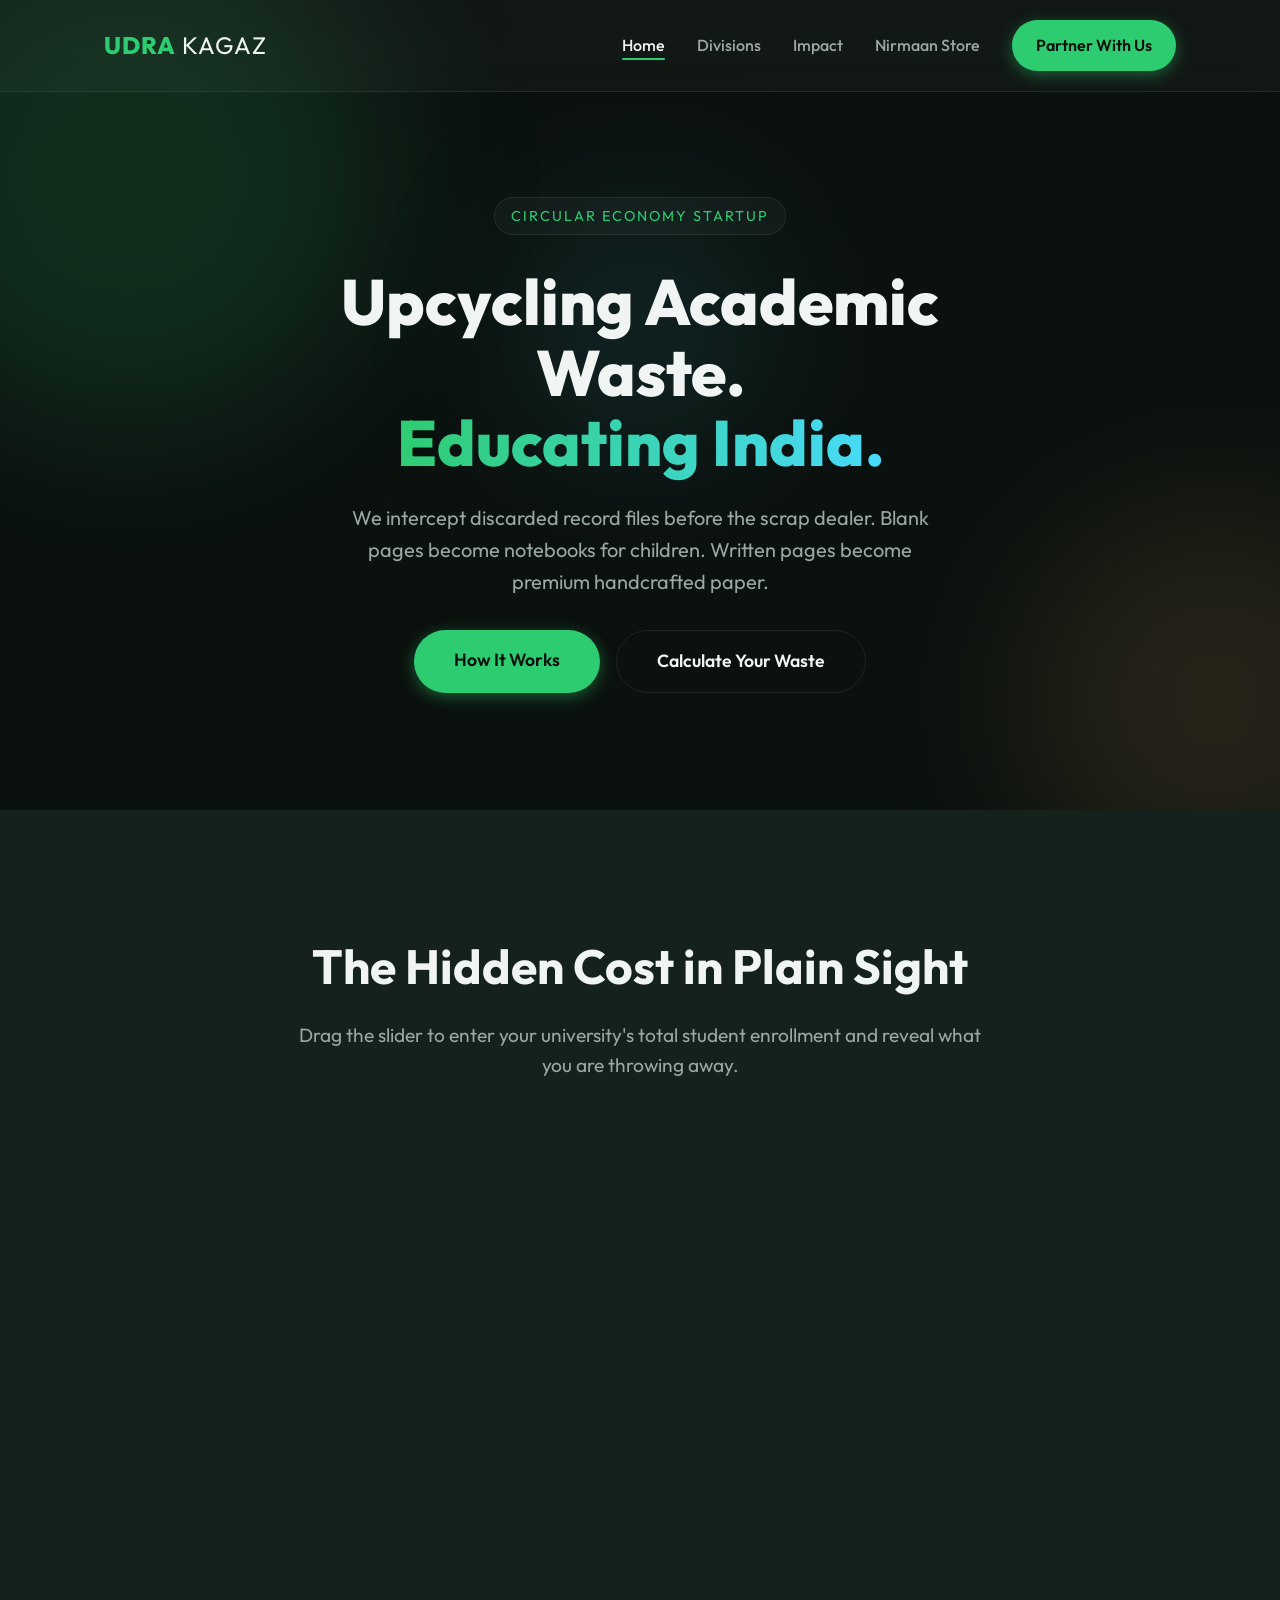
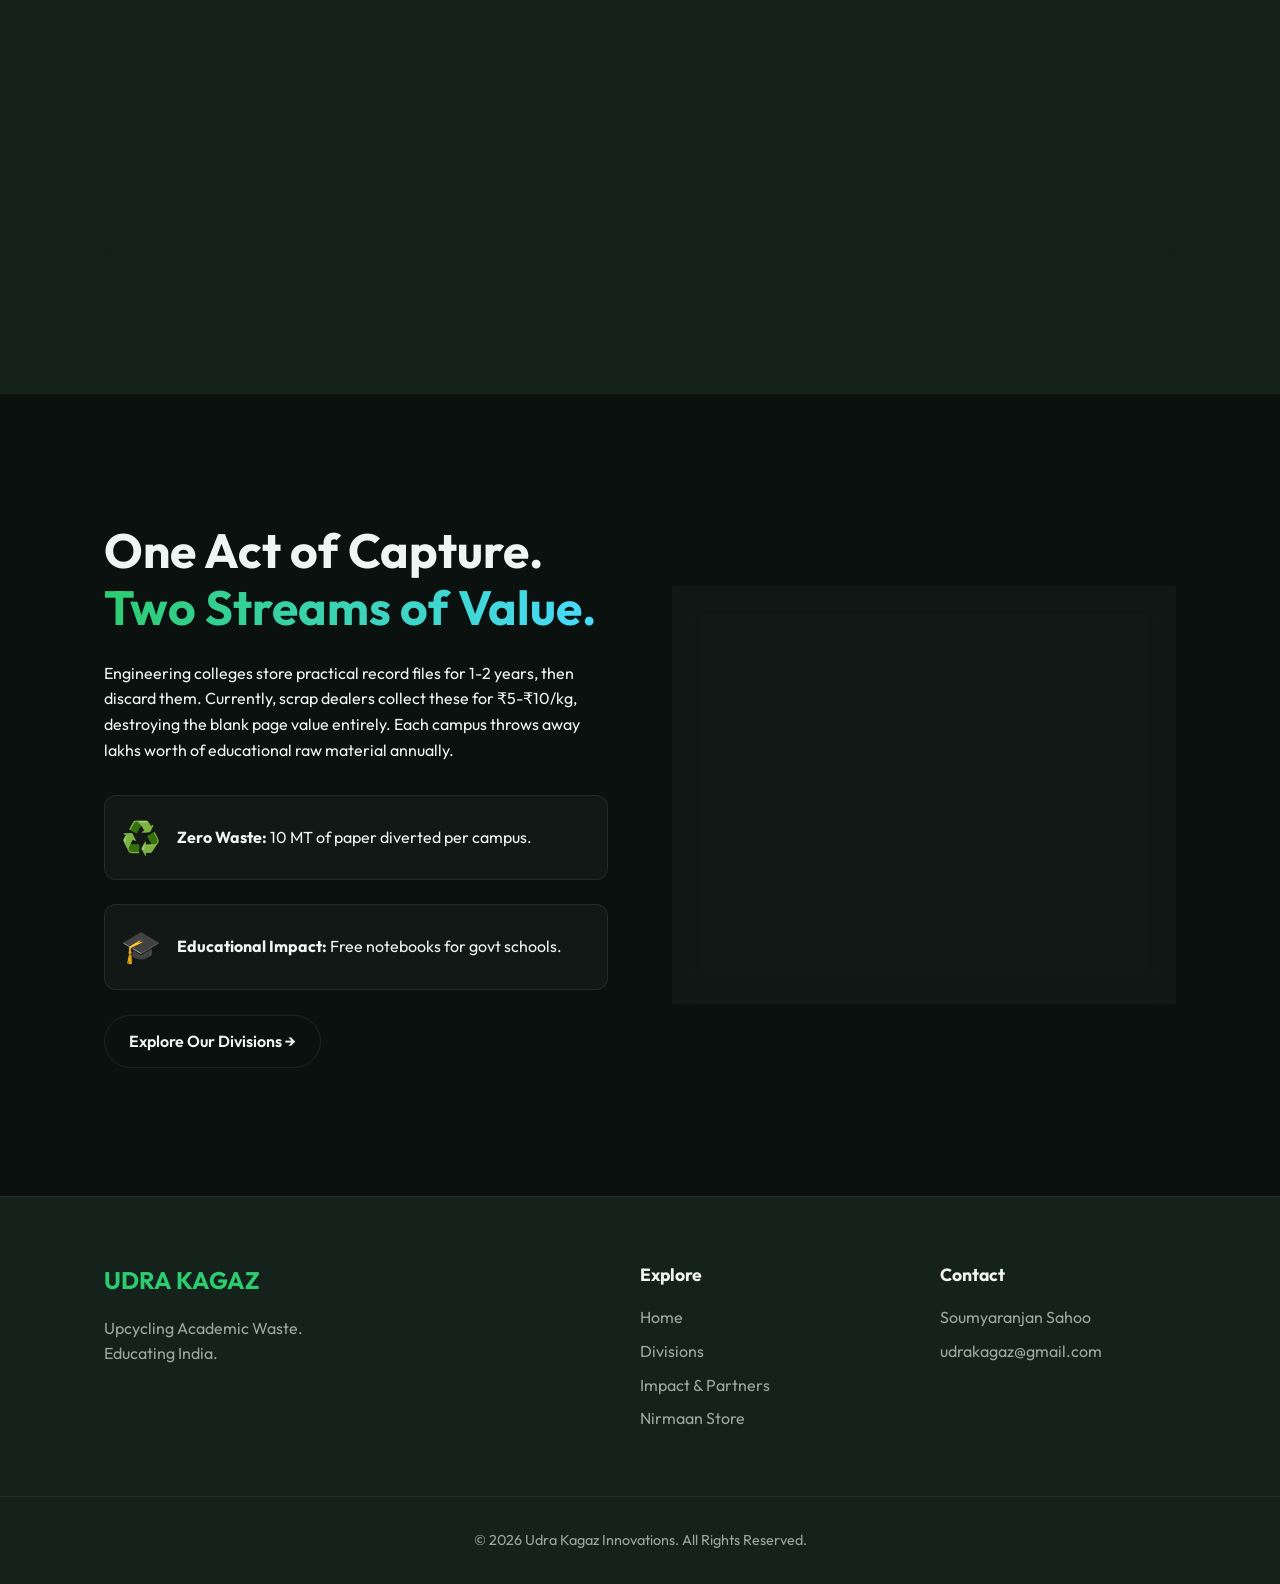
==== index.html @ 72c2d4d4 "Initial commit of Udra Kagaz Web App" ====
<!DOCTYPE html>
<html lang="en">
<head>
    <meta charset="UTF-8">
    <meta name="viewport" content="width=device-width, initial-scale=1.0">
    <title>Udra Kagaz Innovations | Upcycling Academic Waste</title>
    <meta name="description" content="Upcycling academic waste. Educating India. Empowering communities through a circular economy.">
    <!-- Google Fonts: Outfit for modern, geometric look -->
    <link rel="preconnect" href="https://fonts.googleapis.com">
    <link rel="preconnect" href="https://fonts.gstatic.com" crossorigin>
    <link href="https://fonts.googleapis.com/css2?family=Outfit:wght@300;400;500;600;700;800&display=swap" rel="stylesheet">
    <link rel="stylesheet" href="style.css">
</head>
<body>

    <!-- NAVIGATION -->
    <nav class="navbar glass">
        <div class="nav-container">
            <a href="index.html" class="logo">
                <span class="logo-bold">UDRA</span> KAGAZ
            </a>
            <ul class="nav-links">
                <li><a href="index.html" class="active">Home</a></li>
                <li><a href="divisions.html">Divisions</a></li>
                <li><a href="impact.html">Impact</a></li>
                <li><a href="store.html">Nirmaan Store</a></li>
                <li><a href="impact.html#partner" class="btn btn-primary">Partner With Us</a></li>
            </ul>
        </div>
    </nav>

    <!-- HERO SECTION -->
    <header class="hero" id="home">
        <div class="hero-bg-shapes">
            <div class="shape shape-1"></div>
            <div class="shape shape-2"></div>
            <div class="shape shape-3"></div>
        </div>
        <div class="hero-content">
            <div class="badge fade-up">Circular Economy Startup</div>
            <h1 class="fade-up delay-1">Upcycling Academic Waste.<br><span class="text-gradient">Educating India.</span></h1>
            <p class="hero-subtitle fade-up delay-2">We intercept discarded record files before the scrap dealer. Blank pages become notebooks for children. Written pages become premium handcrafted paper.</p>
            <div class="hero-buttons fade-up delay-3">
                <a href="divisions.html" class="btn btn-primary btn-large">How It Works</a>
                <a href="#calculator" class="btn btn-secondary btn-large">Calculate Your Waste</a>
            </div>
        </div>
    </header>

    <!-- INTERACTIVE WASTE CALCULATOR -->
    <section class="section dark-section" id="calculator">
        <div class="container">
            <div class="text-center fade-up">
                <h2>The Hidden Cost in Plain Sight</h2>
                <p class="subtitle">Drag the slider to enter your university's total student enrollment and reveal what you are throwing away.</p>
            </div>
            
            <div class="calculator-glass glass fade-up delay-1">
                <div class="calc-top">
                    <h3>Total Engineering Students</h3>
                    <div class="slider-container">
                        <input type="range" id="studentSlider" min="500" max="15000" value="4000" class="slider" step="500">
                        <div class="slider-value" id="sliderValue">4,000 Students</div>
                    </div>
                </div>
                
                <div class="calc-results-grid">
                    <div class="calc-box">
                        <div class="calc-icon">📄</div>
                        <h4>Blank Pages Wasted/Yr</h4>
                        <div class="calc-number" id="calcPages">600,000</div>
                    </div>
                    <div class="calc-box">
                        <div class="calc-icon">📉</div>
                        <h4>Value Lost to Scrap/Yr</h4>
                        <div class="calc-number text-gradient-alt" id="calcValue">₹ 2,00,000</div>
                    </div>
                    <div class="calc-box">
                        <div class="calc-icon">🌳</div>
                        <h4>Trees Equivalent/Yr</h4>
                        <div class="calc-number text-gradient" id="calcTrees">240</div>
                    </div>
                </div>
                
                <div class="calc-footer text-center mt-3">
                    <p>Instead of receiving ₹5/kg from scrap dealers, partner with UKI. We turn this waste into <strong><span id="calcNotebooks">6,000</span> donated notebooks</strong> in your university's name.</p>
                    <a href="impact.html#partner" class="btn btn-primary mt-2">Become a Partner Campus</a>
                </div>
            </div>
        </div>
    </section>

    <!-- MISSION SECTION -->
    <section class="section" id="mission">
        <div class="container section-grid">
            <div class="section-text fade-in-left">
                <h2>One Act of Capture.<br><span class="text-gradient">Two Streams of Value.</span></h2>
                <p>Engineering colleges store practical record files for 1-2 years, then discard them. Currently, scrap dealers collect these for ₹5-₹10/kg, destroying the blank page value entirely. Each campus throws away lakhs worth of educational raw material annually.</p>
                <div class="mission-bullets">
                    <div class="bullet">
                        <div class="bullet-icon">♻️</div>
                        <div class="bullet-text"><strong>Zero Waste:</strong> 10 MT of paper diverted per campus.</div>
                    </div>
                    <div class="bullet">
                        <div class="bullet-icon">🎓</div>
                        <div class="bullet-text"><strong>Educational Impact:</strong> Free notebooks for govt schools.</div>
                    </div>
                </div>
                <br>
                <a href="divisions.html" class="btn btn-secondary">Explore Our Divisions →</a>
            </div>
            <div class="section-image fade-in-right glass padding-large">
                <div class="cycle-graphic">
                    <div class="cycle-step step-1">Files Collected</div>
                    <div class="cycle-arrow">➔</div>
                    <div class="cycle-step step-2 highlight">Blank & Written Separated</div>
                    <div class="cycle-arrow">➔</div>
                    <div class="cycle-branch">
                        <div class="branch-top">PUNARJEEVAN (Reuse)</div>
                        <div class="branch-bottom">NIRMAAN (Recycle)</div>
                    </div>
                </div>
            </div>
        </div>
    </section>

    <!-- FOOTER -->
    <footer class="site-footer">
        <div class="container footer-grid">
            <div class="footer-brand">
                <h3>UDRA KAGAZ</h3>
                <p>Upcycling Academic Waste.<br>Educating India.</p>
            </div>
            <div class="footer-links">
                <h4>Explore</h4>
                <ul>
                    <li><a href="index.html">Home</a></li>
                    <li><a href="divisions.html">Divisions</a></li>
                    <li><a href="impact.html">Impact & Partners</a></li>
                    <li><a href="store.html">Nirmaan Store</a></li>
                </ul>
            </div>
            <div class="footer-contact">
                <h4>Contact</h4>
                <p>Soumyaranjan Sahoo</p>
                <p>udrakagaz@gmail.com</p>
            </div>
        </div>
        <div class="footer-bottom text-center">
            <p>© 2026 Udra Kagaz Innovations. All Rights Reserved.</p>
        </div>
    </footer>

    <script src="app.js"></script>
</body>
</html>
---- style.css ----
:root {
    /* Color Palette */
    --primary-bg: #0b110e;
    --secondary-bg: #15221b;
    --text-main: #f0f4f2;
    --text-muted: #9aa8a1;
    
    /* Branding Colors */
    --accent-green: #2ecc71;
    --accent-green-glow: rgba(46, 204, 113, 0.4);
    --accent-brown: #c48b59;
    --accent-brown-glow: rgba(196, 139, 89, 0.4);
    
    /* Glassmorphism */
    --glass-bg: rgba(255, 255, 255, 0.03);
    --glass-border: rgba(255, 255, 255, 0.08);
    
    /* Layout */
    --container-width: 1200px;
}

* {
    margin: 0;
    padding: 0;
    box-sizing: border-box;
}

body {
    font-family: 'Outfit', sans-serif;
    background-color: var(--primary-bg);
    color: var(--text-main);
    line-height: 1.6;
    overflow-x: hidden;
    display: flex;
    flex-direction: column;
    min-height: 100vh;
}

a {
    text-decoration: none;
    color: inherit;
}

ul {
    list-style: none;
}

.mt-2 { margin-top: 1rem; }
.mt-3 { margin-top: 2rem; }
.mt-4 { margin-top: 4rem; }

/* Utilities */
.container {
    max-width: var(--container-width);
    margin: 0 auto;
    padding: 0 5%;
}

.text-center { text-align: center; }
.padding-large { padding: 3rem; }

.glass {
    background: var(--glass-bg);
    backdrop-filter: blur(16px);
    -webkit-backdrop-filter: blur(16px);
    border: 1px solid var(--glass-border);
    border-radius: 16px;
}

.text-gradient {
    background: linear-gradient(90deg, #2ecc71, #48dbfb);
    -webkit-background-clip: text;
    -webkit-text-fill-color: transparent;
}

.text-gradient-alt {
    background: linear-gradient(90deg, #f3a683, #c48b59);
    -webkit-background-clip: text;
    -webkit-text-fill-color: transparent;
}

/* Base Buttons */
.btn {
    display: inline-block;
    padding: 0.8rem 1.5rem;
    border-radius: 50px;
    font-weight: 600;
    transition: all 0.3s ease;
    cursor: pointer;
    border: none;
    font-family: inherit;
    font-size: 1rem;
}

.btn-primary {
    background: var(--accent-green);
    color: #0b110e;
    box-shadow: 0 4px 15px var(--accent-green-glow);
}

.btn-primary:hover {
    background: #27ae60;
    box-shadow: 0 6px 20px rgba(46, 204, 113, 0.6);
    transform: translateY(-2px);
}

.btn-secondary {
    background: transparent;
    color: var(--text-main);
    border: 1px solid var(--glass-border);
}

.btn-secondary:hover {
    background: rgba(255,255,255,0.05);
    border-color: rgba(255,255,255,0.2);
}

.btn-large {
    padding: 1rem 2.5rem;
    font-size: 1.1rem;
}

.hero-buttons {
    display: flex;
    gap: 1rem;
    justify-content: center;
    margin-top: 2rem;
}

/* Navigation */
.navbar {
    position: fixed;
    top: 0;
    width: 100%;
    z-index: 1000;
    padding: 1.25rem 0;
    border-top: none;
    border-left: none;
    border-right: none;
    border-radius: 0;
    transition: background 0.3s, box-shadow 0.3s;
}

.nav-container {
    max-width: var(--container-width);
    margin: 0 auto;
    padding: 0 5%;
    display: flex;
    justify-content: space-between;
    align-items: center;
}

.logo {
    font-size: 1.5rem;
    letter-spacing: 1px;
}

.logo-bold {
    font-weight: 800;
    color: var(--accent-green);
}

.nav-links {
    display: flex;
    gap: 2rem;
    align-items: center;
}

.nav-links a:not(.btn) {
    font-weight: 500;
    color: var(--text-muted);
    transition: color 0.3s;
    position: relative;
}

.nav-links a:not(.btn):hover, .nav-links a.active {
    color: var(--text-main);
}

.nav-links a.active::after {
    content: '';
    position: absolute;
    bottom: -5px;
    left: 0;
    width: 100%;
    height: 2px;
    background: var(--accent-green);
    border-radius: 2px;
}

/* Hero Section */
.hero {
    position: relative;
    min-height: 90vh; /* Shorter for mutlipage layout */
    display: flex;
    align-items: center;
    justify-content: center;
    padding-top: 80px;
    overflow: hidden;
}

.hero-bg-shapes {
    position: absolute;
    top: 0;
    left: 0;
    width: 100%;
    height: 100%;
    z-index: -1;
}

.shape {
    position: absolute;
    border-radius: 50%;
    filter: blur(80px);
}

.shape-1 {
    top: -10%;
    left: -10%;
    width: 40vw;
    height: 40vw;
    background: rgba(46, 204, 113, 0.15);
    animation: float 20s infinite alternate;
}

.shape-2 {
    bottom: -10%;
    right: -10%;
    width: 30vw;
    height: 30vw;
    background: rgba(196, 139, 89, 0.15);
    animation: float 25s infinite alternate-reverse;
}

.shape-3 {
    top: 40%;
    left: 50%;
    width: 20vw;
    height: 20vw;
    background: rgba(72, 219, 251, 0.1);
    transform: translate(-50%, -50%);
}

@keyframes float {
    0% { transform: translate(0, 0); }
    100% { transform: translate(5%, 5%); }
}

.hero-content {
    text-align: center;
    max-width: 800px;
    z-index: 1;
}

.badge {
    display: inline-block;
    padding: 0.4rem 1rem;
    border-radius: 50px;
    border: 1px solid var(--glass-border);
    background: var(--glass-bg);
    color: var(--accent-green);
    font-size: 0.9rem;
    text-transform: uppercase;
    letter-spacing: 2px;
    margin-bottom: 2rem;
}

.hero h1 {
    font-size: 4rem;
    line-height: 1.1;
    margin-bottom: 1.5rem;
    font-weight: 800;
}

.hero-subtitle {
    font-size: 1.25rem;
    color: var(--text-muted);
    margin-bottom: 2rem;
    max-width: 600px;
    margin-inline: auto;
}

/* Calculator Section (NEW) */
.calculator-glass {
    padding: 3rem;
    margin-top: 3rem;
    border: 1px solid var(--accent-green-glow);
    background: radial-gradient(circle at center, rgba(46, 204, 113, 0.05) 0%, var(--primary-bg) 100%);
}

.calc-top {
    text-align: center;
    margin-bottom: 3rem;
}

.calc-top h3 {
    color: var(--text-muted);
    font-size: 1.2rem;
    margin-bottom: 1rem;
}

.slider-container {
    max-width: 600px;
    margin: 0 auto;
}

.slider {
    -webkit-appearance: none;
    width: 100%;
    height: 8px;
    border-radius: 4px;
    background: var(--glass-border);
    outline: none;
    margin-bottom: 1.5rem;
}

.slider::-webkit-slider-thumb {
    -webkit-appearance: none;
    appearance: none;
    width: 24px;
    height: 24px;
    border-radius: 50%;
    background: var(--accent-green);
    cursor: pointer;
    box-shadow: 0 0 15px var(--accent-green-glow);
}

.slider-value {
    font-size: 2rem;
    font-weight: 700;
    color: var(--text-main);
}

.calc-results-grid {
    display: grid;
    grid-template-columns: repeat(3, 1fr);
    gap: 2rem;
}

.calc-box {
    background: rgba(0,0,0,0.2);
    padding: 2rem;
    border-radius: 12px;
    text-align: center;
    border: 1px solid var(--glass-border);
}

.calc-icon {
    font-size: 2.5rem;
    margin-bottom: 1rem;
}

.calc-box h4 {
    color: var(--text-muted);
    font-size: 1rem;
    margin-bottom: 0.5rem;
}

.calc-number {
    font-size: 2.5rem;
    font-weight: 800;
}

.calc-footer {
    border-top: 1px solid var(--glass-border);
    padding-top: 2rem;
    margin-top: 3rem;
    font-size: 1.1rem;
}

.calc-footer strong {
    color: var(--text-main);
    font-size: 1.2rem;
}

/* Sections */
.section {
    padding: 8rem 0;
}

.dark-section {
    background: var(--secondary-bg);
}

.section h2 {
    font-size: 3rem;
    margin-bottom: 1.5rem;
    line-height: 1.2;
}

.subtitle {
    color: var(--text-muted);
    font-size: 1.2rem;
    margin-bottom: 2rem;
    max-width: 700px;
    margin-inline: auto;
}

.section-grid {
    display: grid;
    grid-template-columns: 1fr 1fr;
    gap: 4rem;
    align-items: center;
}

.mission-bullets {
    margin-top: 2rem;
    display: flex;
    flex-direction: column;
    gap: 1.5rem;
}

.bullet {
    display: flex;
    align-items: center;
    gap: 1rem;
    background: var(--glass-bg);
    padding: 1rem;
    border-radius: 12px;
    border: 1px solid var(--glass-border);
}

.bullet-icon {
    font-size: 2rem;
}

/* Division Cards */
.cards-grid {
    display: grid;
    grid-template-columns: 1fr 1fr;
    gap: 3rem;
}

.division-card {
    background: var(--primary-bg);
    padding: 3rem;
    border-radius: 24px;
    border: 1px solid var(--glass-border);
    transition: transform 0.4s ease, box-shadow 0.4s ease;
    text-align: left;
    position: relative;
    overflow: hidden;
}

.division-card::before {
    content: '';
    position: absolute;
    top: 0;
    left: 0;
    width: 100%;
    height: 4px;
}

.card-green::before { background: var(--accent-green); }
.card-brown::before { background: var(--accent-brown); }

.division-card:hover {
    transform: translateY(-10px);
}

.card-green:hover { box-shadow: 0 10px 40px rgba(46, 204, 113, 0.1); }
.card-brown:hover { box-shadow: 0 10px 40px rgba(196, 139, 89, 0.1); }

.card-icon {
    font-size: 3.5rem;
    margin-bottom: 1rem;
}

.division-card h3 {
    font-size: 2rem;
    margin-bottom: 0.2rem;
}

.card-green h3 { color: var(--accent-green); }
.card-brown h3 { color: var(--accent-brown); }

.division-card h4 {
    color: var(--text-muted);
    font-weight: 500;
    margin-bottom: 1.5rem;
}

.card-features {
    margin-top: 2rem;
    display: flex;
    flex-direction: column;
    gap: 0.8rem;
}

.card-features li {
    padding-left: 1.5rem;
    position: relative;
    color: #c1ccc6;
}

.card-green .card-features li::before, .card-brown .card-features li::before {
    content: '→';
    position: absolute;
    left: 0;
}

.card-green .card-features li::before { color: var(--accent-green); }
.card-brown .card-features li::before { color: var(--accent-brown); }

/* Impact Section */
.impact-grid {
    display: grid;
    grid-template-columns: repeat(4, 1fr);
    gap: 2rem;
    margin-top: 4rem;
}

.impact-item {
    text-align: center;
    padding: 2.5rem 1rem;
    transition: transform 0.3s ease;
}

.impact-item:hover {
    transform: translateY(-5px);
    background: rgba(255, 255, 255, 0.05);
}

.impact-number {
    font-size: 4rem;
    font-weight: 800;
    color: white;
    margin-bottom: 1rem;
    line-height: 1;
}

.impact-label {
    color: var(--text-muted);
    font-size: 1rem;
}

/* Products/Store Grid */
.product-grid {
    display: grid;
    grid-template-columns: repeat(3, 1fr);
    gap: 2.5rem;
}

.product-card {
    transition: transform 0.3s;
    overflow: hidden;
}

.product-card:hover {
    transform: translateY(-10px);
}

/* Standardized Footer */
.site-footer {
    background: var(--secondary-bg);
    border-top: 1px solid var(--glass-border);
    padding: 4rem 0 2rem;
    margin-top: auto;
}

.footer-grid {
    display: grid;
    grid-template-columns: 2fr 1fr 1fr;
    gap: 4rem;
    margin-bottom: 4rem;
}

.footer-brand h3 {
    font-size: 1.5rem;
    color: var(--accent-green);
    margin-bottom: 1rem;
}

.footer-brand p {
    color: var(--text-muted);
}

.footer-links h4, .footer-contact h4 {
    font-size: 1.1rem;
    margin-bottom: 1rem;
    color: var(--text-main);
}

.footer-links ul {
    display: flex;
    flex-direction: column;
    gap: 0.5rem;
}

.footer-links a {
    color: var(--text-muted);
    transition: color 0.3s;
}

.footer-links a:hover {
    color: var(--accent-green);
}

.footer-contact p {
    color: var(--text-muted);
    margin-bottom: 0.5rem;
}

.footer-bottom {
    border-top: 1px solid rgba(255,255,255,0.05);
    padding-top: 2rem;
    color: var(--text-muted);
    font-size: 0.9rem;
}

/* Animations */
.fade-up {
    opacity: 0;
    transform: translateY(30px);
    transition: opacity 0.8s ease, transform 0.8s ease;
}

.fade-in-left {
    opacity: 0;
    transform: translateX(-50px);
    transition: opacity 0.8s ease, transform 0.8s ease;
}

.fade-in-right {
    opacity: 0;
    transform: translateX(50px);
    transition: opacity 0.8s ease, transform 0.8s ease;
}

.is-visible {
    opacity: 1;
    transform: translate(0) !important;
}

.delay-1 { transition-delay: 0.2s; }
.delay-2 { transition-delay: 0.4s; }
.delay-3 { transition-delay: 0.6s; }
.delay-4 { transition-delay: 0.8s; }

/* Cycle Graphic */
.cycle-graphic {
    display: flex;
    flex-direction: column;
    align-items: center;
    gap: 1rem;
    font-weight: 600;
}

.cycle-step {
    padding: 1rem 2rem;
    border-radius: 50px;
    background: rgba(255,255,255,0.05);
    border: 1px solid rgba(255,255,255,0.1);
    min-width: 250px;
    text-align: center;
}

.cycle-step.highlight {
    background: var(--accent-green-glow);
    border-color: var(--accent-green);
}

.cycle-branch {
    display: flex;
    gap: 1rem;
    width: 100%;
}

.branch-top, .branch-bottom {
    flex: 1;
    padding: 1rem;
    border-radius: 12px;
    text-align: center;
}

.branch-top {
    background: rgba(46, 204, 113, 0.1);
    border: 1px dashed var(--accent-green);
}

.branch-bottom {
    background: rgba(196, 139, 89, 0.1);
    border: 1px dashed var(--accent-brown);
}

/* Responsive */
@media (max-width: 992px) {
    .section-grid { grid-template-columns: 1fr; }
    .hero h1 { font-size: 3rem; }
    .hero-buttons { flex-direction: column; }
    .cards-grid, .calc-results-grid { grid-template-columns: 1fr; }
    .impact-grid { grid-template-columns: 1fr 1fr; }
    .footer-grid, .product-grid { grid-template-columns: 1fr; gap: 2rem; }
}

@media (max-width: 768px) {
    nav .nav-links { display: none; }
    .impact-grid { grid-template-columns: 1fr; }
}
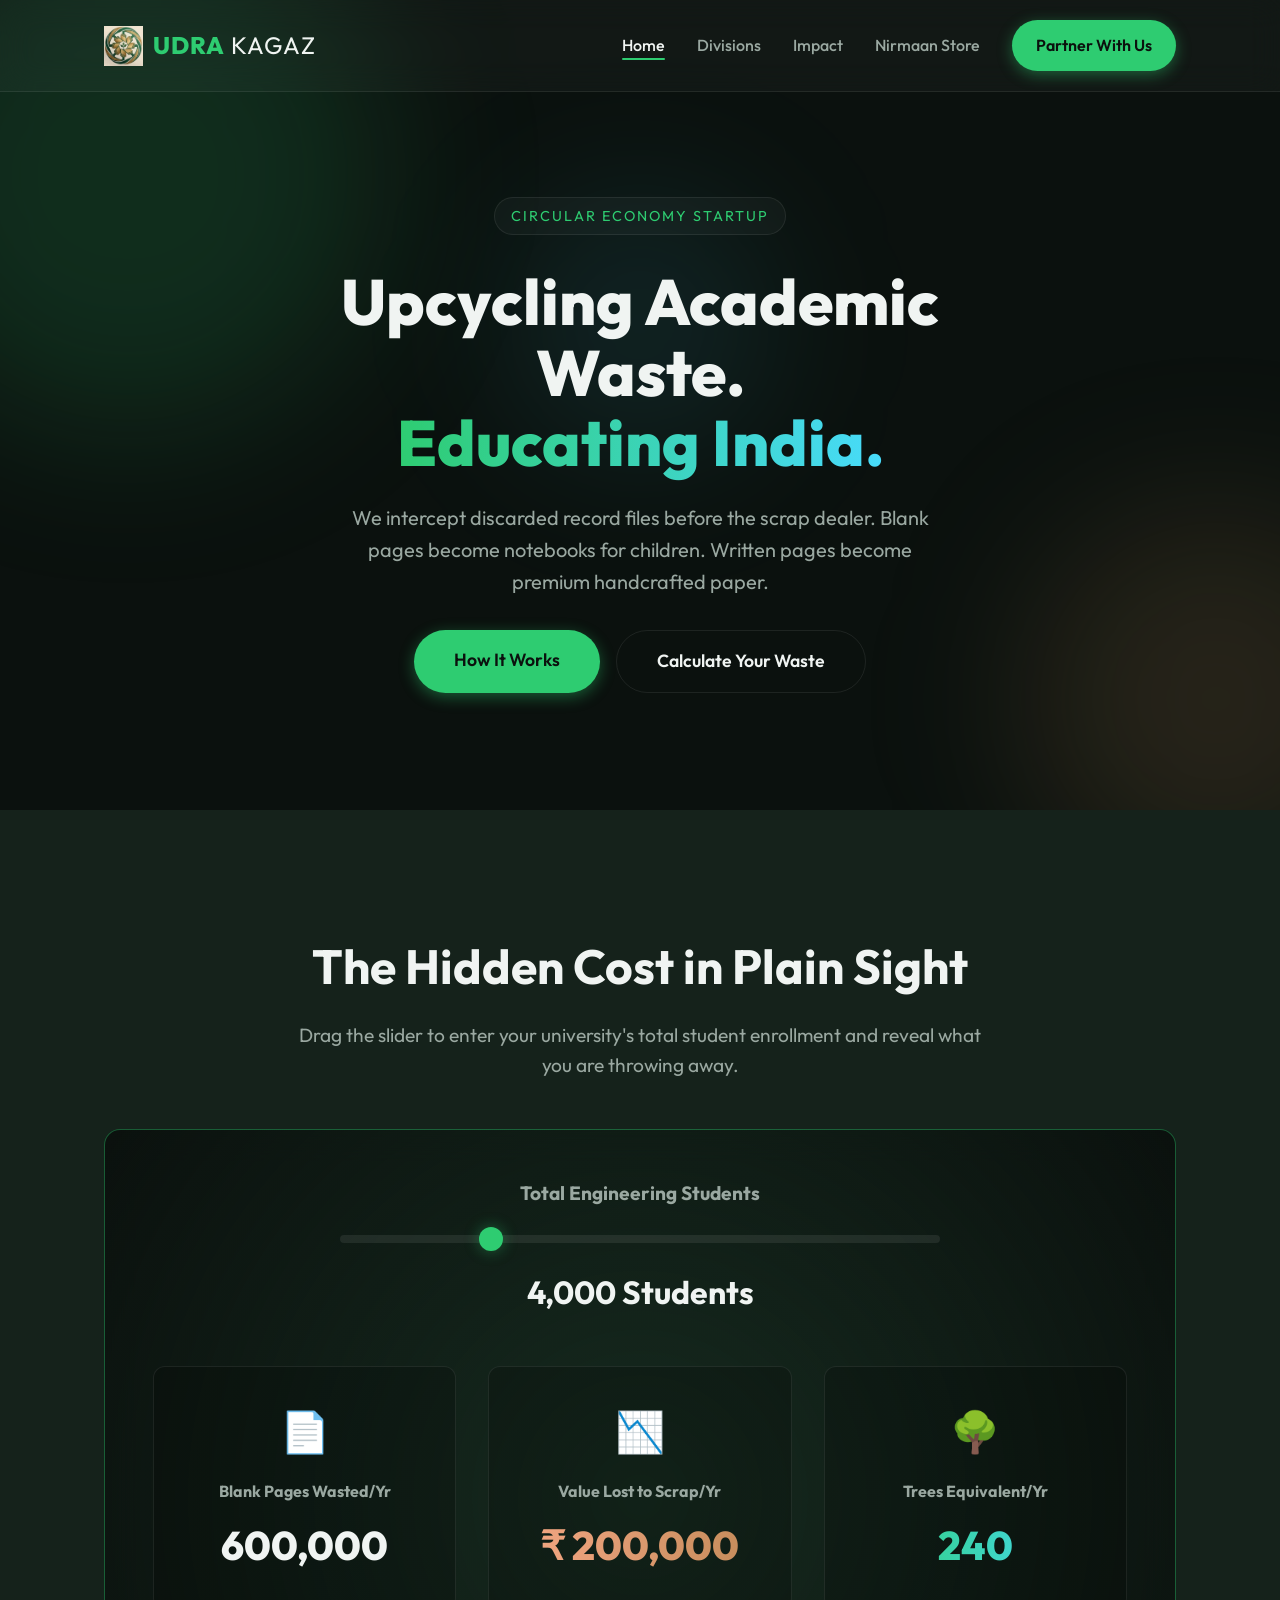
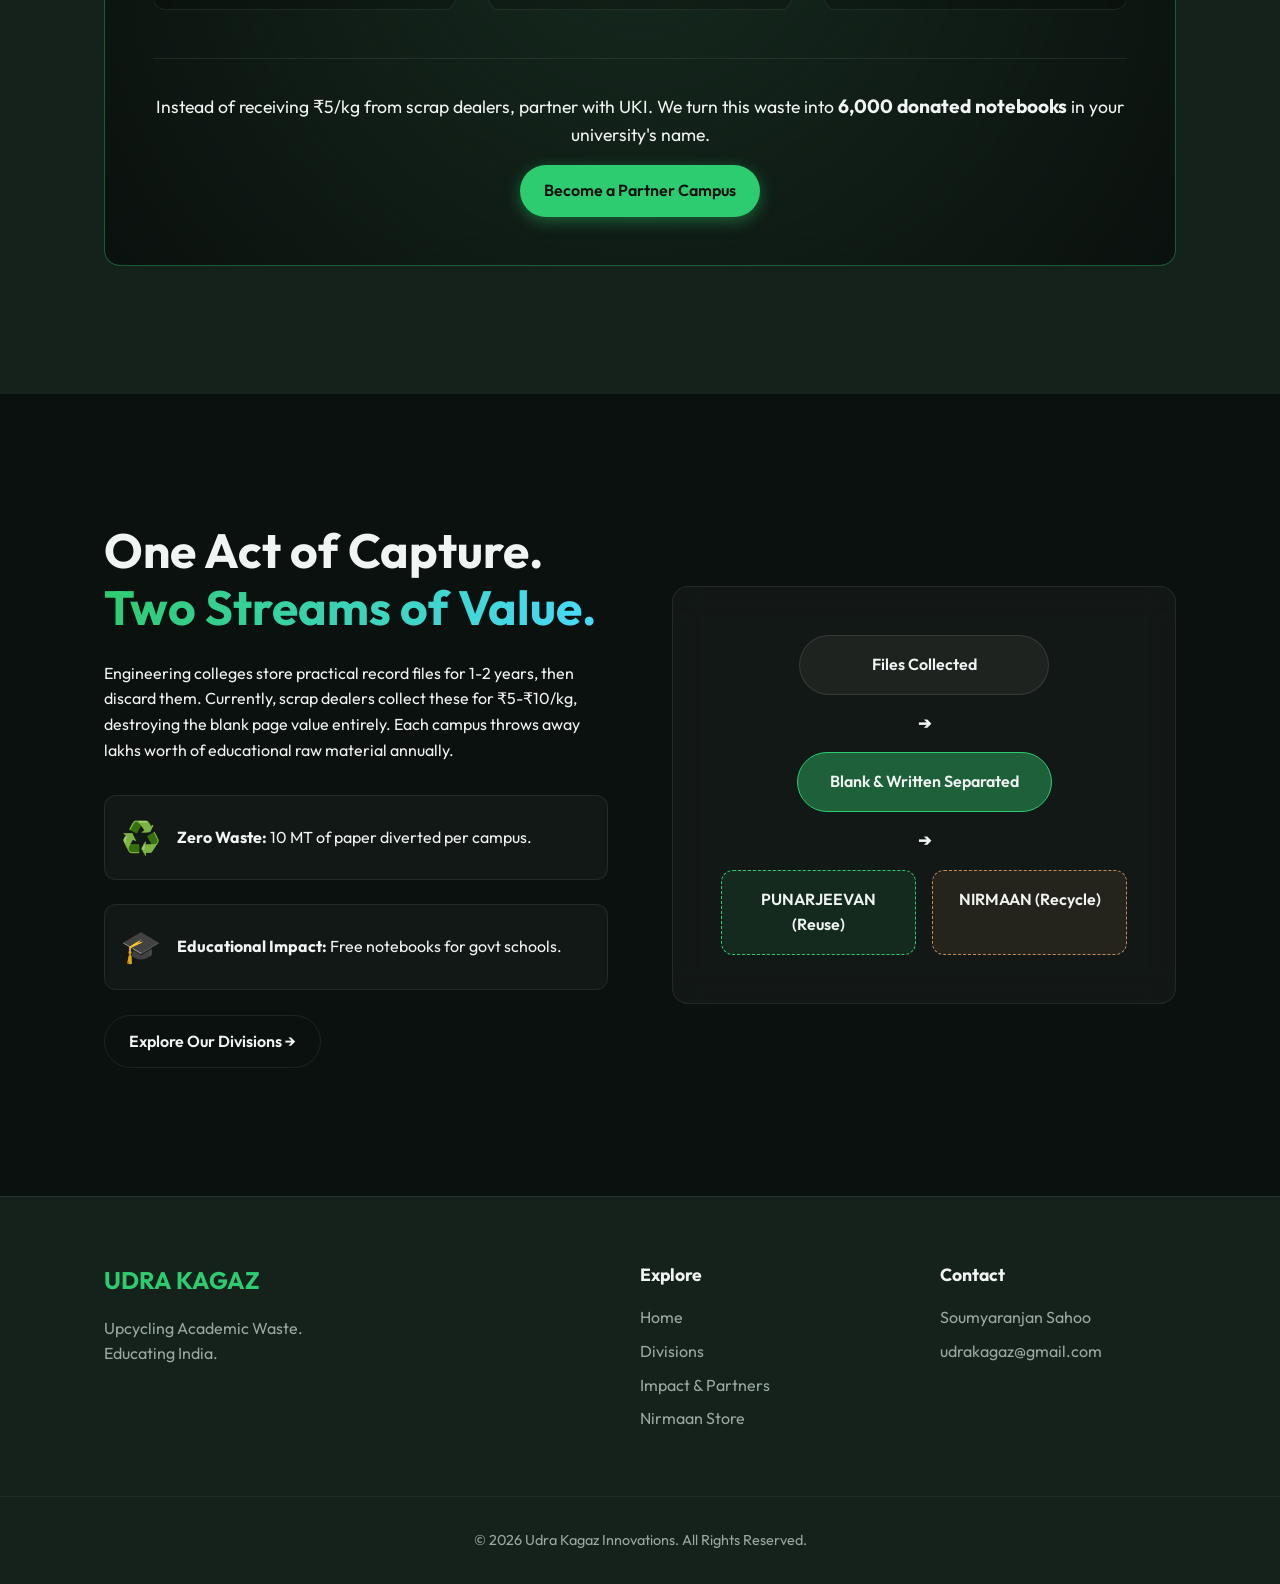
==== commit 1a55188f: "Add logo to navbars" ====
--- a/index.html
+++ b/index.html
@@ -16,8 +16,9 @@
     <!-- NAVIGATION -->
     <nav class="navbar glass">
         <div class="nav-container">
-            <a href="index.html" class="logo">
-                <span class="logo-bold">UDRA</span> KAGAZ
+            <a href="index.html" class="logo" style="display: flex; align-items: center; gap: 10px;">
+                <img src="assets/logo.png" alt="UKI Logo" height="40">
+                <span><span class="logo-bold">UDRA</span> KAGAZ</span>
             </a>
             <ul class="nav-links">
                 <li><a href="index.html" class="active">Home</a></li>
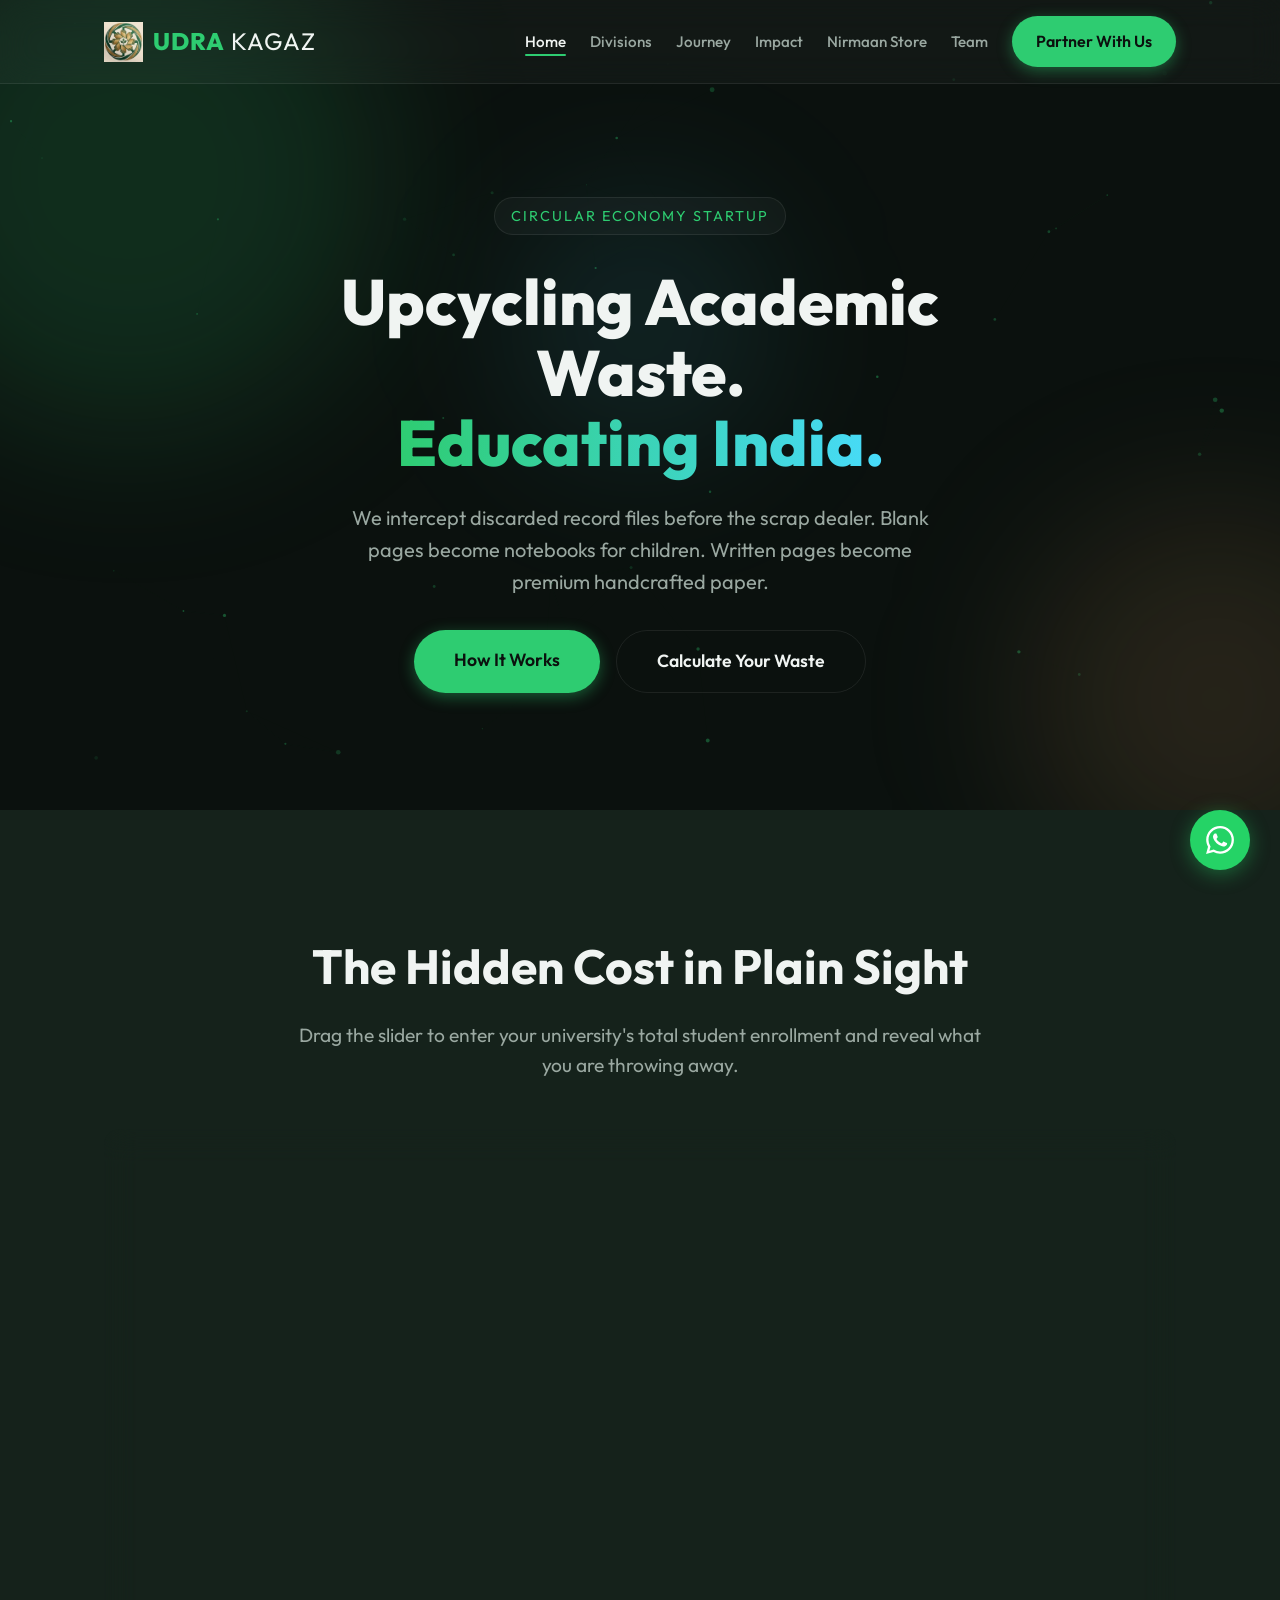
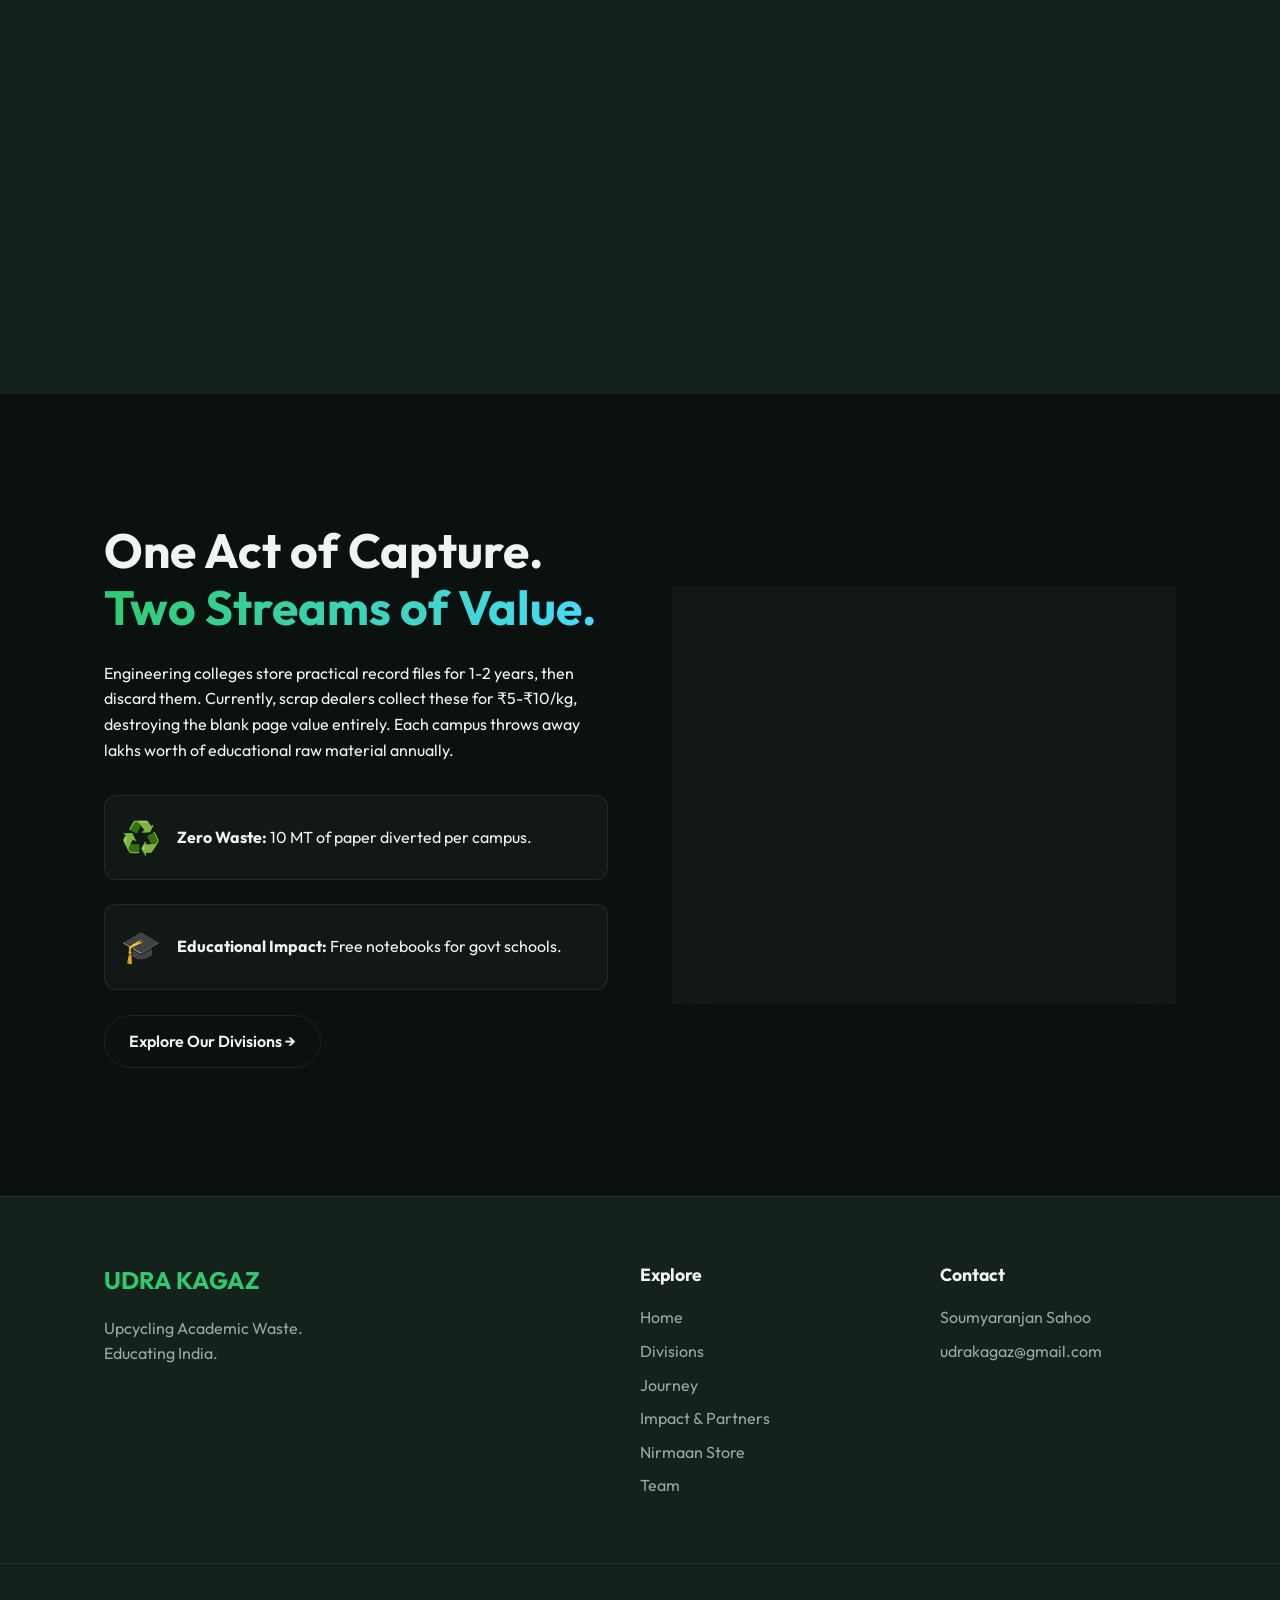
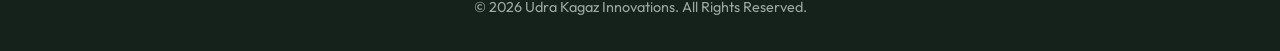
==== commit 6b41810e: "Major upgrade: Journey timeline, Team page, particle bg, mobile menu, WhatsApp CTA" ====
--- a/index.html
+++ b/index.html
@@ -5,13 +5,15 @@
     <meta name="viewport" content="width=device-width, initial-scale=1.0">
     <title>Udra Kagaz Innovations | Upcycling Academic Waste</title>
     <meta name="description" content="Upcycling academic waste. Educating India. Empowering communities through a circular economy.">
-    <!-- Google Fonts: Outfit for modern, geometric look -->
     <link rel="preconnect" href="https://fonts.googleapis.com">
     <link rel="preconnect" href="https://fonts.gstatic.com" crossorigin>
     <link href="https://fonts.googleapis.com/css2?family=Outfit:wght@300;400;500;600;700;800&display=swap" rel="stylesheet">
     <link rel="stylesheet" href="style.css">
 </head>
 <body>
+
+    <!-- PARTICLE CANVAS -->
+    <canvas id="particleCanvas"></canvas>
 
     <!-- NAVIGATION -->
     <nav class="navbar glass">
@@ -20,11 +22,16 @@
                 <img src="assets/logo.png" alt="UKI Logo" height="40">
                 <span><span class="logo-bold">UDRA</span> KAGAZ</span>
             </a>
-            <ul class="nav-links">
+            <button class="mobile-toggle" id="mobileToggle" aria-label="Toggle Menu">
+                <span></span><span></span><span></span>
+            </button>
+            <ul class="nav-links" id="navLinks">
                 <li><a href="index.html" class="active">Home</a></li>
                 <li><a href="divisions.html">Divisions</a></li>
+                <li><a href="journey.html">Journey</a></li>
                 <li><a href="impact.html">Impact</a></li>
                 <li><a href="store.html">Nirmaan Store</a></li>
+                <li><a href="team.html">Team</a></li>
                 <li><a href="impact.html#partner" class="btn btn-primary">Partner With Us</a></li>
             </ul>
         </div>
@@ -137,8 +144,10 @@
                 <ul>
                     <li><a href="index.html">Home</a></li>
                     <li><a href="divisions.html">Divisions</a></li>
+                    <li><a href="journey.html">Journey</a></li>
                     <li><a href="impact.html">Impact & Partners</a></li>
                     <li><a href="store.html">Nirmaan Store</a></li>
+                    <li><a href="team.html">Team</a></li>
                 </ul>
             </div>
             <div class="footer-contact">
@@ -152,6 +161,11 @@
         </div>
     </footer>
 
+    <!-- FLOATING WHATSAPP CTA -->
+    <a href="https://wa.me/917008xxxxxx?text=Hi%20UKI%2C%20I%27m%20interested%20in%20partnering!" class="whatsapp-float" target="_blank" title="Chat on WhatsApp">
+        <svg xmlns="http://www.w3.org/2000/svg" width="28" height="28" viewBox="0 0 24 24" fill="white"><path d="M17.472 14.382c-.297-.149-1.758-.867-2.03-.967-.273-.099-.471-.148-.67.15-.197.297-.767.966-.94 1.164-.173.199-.347.223-.644.075-.297-.15-1.255-.463-2.39-1.475-.883-.788-1.48-1.761-1.653-2.059-.173-.297-.018-.458.13-.606.134-.133.298-.347.446-.52.149-.174.198-.298.298-.497.099-.198.05-.371-.025-.52-.075-.149-.669-1.612-.916-2.207-.242-.579-.487-.5-.669-.51-.173-.008-.371-.01-.57-.01-.198 0-.52.074-.792.372-.272.297-1.04 1.016-1.04 2.479 0 1.462 1.065 2.875 1.213 3.074.149.198 2.096 3.2 5.077 4.487.709.306 1.262.489 1.694.625.712.227 1.36.195 1.871.118.571-.085 1.758-.719 2.006-1.413.248-.694.248-1.289.173-1.413-.074-.124-.272-.198-.57-.347m-5.421 7.403h-.004a9.87 9.87 0 01-5.031-1.378l-.361-.214-3.741.982.998-3.648-.235-.374a9.86 9.86 0 01-1.51-5.26c.001-5.45 4.436-9.884 9.888-9.884 2.64 0 5.122 1.03 6.988 2.898a9.825 9.825 0 012.893 6.994c-.003 5.45-4.437 9.884-9.885 9.884m8.413-18.297A11.815 11.815 0 0012.05 0C5.495 0 .16 5.335.157 11.892c0 2.096.547 4.142 1.588 5.945L.057 24l6.305-1.654a11.882 11.882 0 005.683 1.448h.005c6.554 0 11.89-5.335 11.893-11.893a11.821 11.821 0 00-3.48-8.413z"/></svg>
+    </a>
+
     <script src="app.js"></script>
 </body>
 </html>
--- a/style.css
+++ b/style.css
@@ -10,6 +10,7 @@
     --accent-green-glow: rgba(46, 204, 113, 0.4);
     --accent-brown: #c48b59;
     --accent-brown-glow: rgba(196, 139, 89, 0.4);
+    --accent-gold: #f1c40f;
     
     /* Glassmorphism */
     --glass-bg: rgba(255, 255, 255, 0.03);
@@ -23,6 +24,10 @@
     margin: 0;
     padding: 0;
     box-sizing: border-box;
+}
+
+html {
+    scroll-behavior: smooth;
 }
 
 body {
@@ -127,13 +132,15 @@
     margin-top: 2rem;
 }
 
-/* Navigation */
+/* ========================================
+   NAVIGATION
+   ======================================== */
 .navbar {
     position: fixed;
     top: 0;
     width: 100%;
     z-index: 1000;
-    padding: 1.25rem 0;
+    padding: 1rem 0;
     border-top: none;
     border-left: none;
     border-right: none;
@@ -162,7 +169,7 @@
 
 .nav-links {
     display: flex;
-    gap: 2rem;
+    gap: 1.5rem;
     align-items: center;
 }
 
@@ -171,6 +178,7 @@
     color: var(--text-muted);
     transition: color 0.3s;
     position: relative;
+    font-size: 0.95rem;
 }
 
 .nav-links a:not(.btn):hover, .nav-links a.active {
@@ -188,10 +196,45 @@
     border-radius: 2px;
 }
 
-/* Hero Section */
+/* Mobile Hamburger */
+.mobile-toggle {
+    display: none;
+    flex-direction: column;
+    gap: 5px;
+    background: none;
+    border: none;
+    cursor: pointer;
+    padding: 5px;
+    z-index: 1001;
+}
+
+.mobile-toggle span {
+    display: block;
+    width: 26px;
+    height: 2px;
+    background: var(--text-main);
+    border-radius: 2px;
+    transition: all 0.3s ease;
+}
+
+.mobile-toggle.active span:nth-child(1) {
+    transform: rotate(45deg) translate(5px, 5px);
+}
+
+.mobile-toggle.active span:nth-child(2) {
+    opacity: 0;
+}
+
+.mobile-toggle.active span:nth-child(3) {
+    transform: rotate(-45deg) translate(5px, -5px);
+}
+
+/* ========================================
+   HERO SECTION
+   ======================================== */
 .hero {
     position: relative;
-    min-height: 90vh; /* Shorter for mutlipage layout */
+    min-height: 90vh;
     display: flex;
     align-items: center;
     justify-content: center;
@@ -280,7 +323,20 @@
     margin-inline: auto;
 }
 
-/* Calculator Section (NEW) */
+/* Particle Canvas */
+#particleCanvas {
+    position: fixed;
+    top: 0;
+    left: 0;
+    width: 100%;
+    height: 100%;
+    z-index: -2;
+    pointer-events: none;
+}
+
+/* ========================================
+   CALCULATOR
+   ======================================== */
 .calculator-glass {
     padding: 3rem;
     margin-top: 3rem;
@@ -343,6 +399,12 @@
     border-radius: 12px;
     text-align: center;
     border: 1px solid var(--glass-border);
+    transition: transform 0.3s, border-color 0.3s;
+}
+
+.calc-box:hover {
+    transform: scale(1.03);
+    border-color: var(--accent-green);
 }
 
 .calc-icon {
@@ -373,7 +435,9 @@
     font-size: 1.2rem;
 }
 
-/* Sections */
+/* ========================================
+   SECTIONS & LAYOUT
+   ======================================== */
 .section {
     padding: 8rem 0;
 }
@@ -418,13 +482,20 @@
     padding: 1rem;
     border-radius: 12px;
     border: 1px solid var(--glass-border);
+    transition: border-color 0.3s;
+}
+
+.bullet:hover {
+    border-color: var(--accent-green);
 }
 
 .bullet-icon {
     font-size: 2rem;
 }
 
-/* Division Cards */
+/* ========================================
+   DIVISION CARDS
+   ======================================== */
 .cards-grid {
     display: grid;
     grid-template-columns: 1fr 1fr;
@@ -502,7 +573,9 @@
 .card-green .card-features li::before { color: var(--accent-green); }
 .card-brown .card-features li::before { color: var(--accent-brown); }
 
-/* Impact Section */
+/* ========================================
+   IMPACT SECTION
+   ======================================== */
 .impact-grid {
     display: grid;
     grid-template-columns: repeat(4, 1fr);
@@ -534,7 +607,9 @@
     font-size: 1rem;
 }
 
-/* Products/Store Grid */
+/* ========================================
+   STORE / PRODUCTS
+   ======================================== */
 .product-grid {
     display: grid;
     grid-template-columns: repeat(3, 1fr);
@@ -550,7 +625,303 @@
     transform: translateY(-10px);
 }
 
-/* Standardized Footer */
+/* ========================================
+   TIMELINE (journey.html)
+   ======================================== */
+.timeline {
+    position: relative;
+    max-width: 900px;
+    margin: 0 auto;
+    padding: 2rem 0;
+}
+
+.timeline-line {
+    position: absolute;
+    top: 0;
+    left: 50%;
+    width: 2px;
+    height: 100%;
+    background: linear-gradient(to bottom, var(--accent-green), var(--accent-brown), var(--accent-gold));
+    transform: translateX(-50%);
+    z-index: 0;
+}
+
+.timeline-item {
+    position: relative;
+    width: 45%;
+    margin-bottom: 4rem;
+    z-index: 1;
+}
+
+.timeline-item.left {
+    margin-right: auto;
+    text-align: right;
+    padding-right: 3rem;
+}
+
+.timeline-item.right {
+    margin-left: auto;
+    text-align: left;
+    padding-left: 3rem;
+}
+
+.timeline-dot {
+    position: absolute;
+    top: 1.5rem;
+    width: 18px;
+    height: 18px;
+    border-radius: 50%;
+    z-index: 2;
+    border: 3px solid var(--primary-bg);
+}
+
+.timeline-item.left .timeline-dot {
+    right: -9px;
+}
+
+.timeline-item.right .timeline-dot {
+    left: -9px;
+}
+
+.dot-green { background: var(--accent-green); box-shadow: 0 0 12px var(--accent-green-glow); }
+.dot-brown { background: var(--accent-brown); box-shadow: 0 0 12px var(--accent-brown-glow); }
+.dot-gold { background: var(--accent-gold); box-shadow: 0 0 12px rgba(241, 196, 15, 0.5); }
+
+.timeline-content {
+    padding: 2rem;
+    transition: transform 0.3s;
+}
+
+.timeline-content:hover {
+    transform: scale(1.02);
+}
+
+.timeline-highlight {
+    border-color: var(--accent-gold) !important;
+    background: rgba(241, 196, 15, 0.03) !important;
+}
+
+.timeline-date {
+    font-size: 0.85rem;
+    font-weight: 700;
+    text-transform: uppercase;
+    letter-spacing: 2px;
+    color: var(--accent-green);
+    margin-bottom: 0.5rem;
+}
+
+.timeline-content h3 {
+    font-size: 1.4rem;
+    margin-bottom: 0.75rem;
+}
+
+.timeline-content p {
+    color: var(--text-muted);
+    font-size: 0.95rem;
+}
+
+.timeline-stats {
+    display: flex;
+    flex-wrap: wrap;
+    gap: 0.75rem;
+    margin-top: 1.25rem;
+}
+
+.tstat {
+    display: inline-block;
+    padding: 0.35rem 0.75rem;
+    background: rgba(255,255,255,0.05);
+    border: 1px solid var(--glass-border);
+    border-radius: 8px;
+    font-size: 0.85rem;
+    font-weight: 500;
+}
+
+.timeline-item.left .timeline-stats {
+    justify-content: flex-end;
+}
+
+/* ========================================
+   TEAM / FOUNDER PAGE
+   ======================================== */
+.founder-grid {
+    display: grid;
+    grid-template-columns: 300px 1fr;
+    gap: 4rem;
+    align-items: start;
+}
+
+.founder-avatar {
+    text-align: center;
+}
+
+.avatar-ring {
+    width: 200px;
+    height: 200px;
+    border-radius: 50%;
+    margin: 0 auto 1.5rem;
+    background: conic-gradient(var(--accent-green), var(--accent-brown), var(--accent-green));
+    padding: 4px;
+    animation: ringRotate 8s linear infinite;
+}
+
+@keyframes ringRotate {
+    0% { filter: hue-rotate(0deg); }
+    100% { filter: hue-rotate(360deg); }
+}
+
+.avatar-placeholder {
+    width: 100%;
+    height: 100%;
+    border-radius: 50%;
+    background: var(--secondary-bg);
+    display: flex;
+    align-items: center;
+    justify-content: center;
+    font-size: 4rem;
+    font-weight: 800;
+    color: var(--accent-green);
+    letter-spacing: 4px;
+}
+
+.founder-socials {
+    display: flex;
+    gap: 1rem;
+    justify-content: center;
+}
+
+.social-link {
+    font-size: 1.5rem;
+    padding: 0.5rem;
+    border-radius: 50%;
+    background: var(--glass-bg);
+    border: 1px solid var(--glass-border);
+    transition: transform 0.3s, background 0.3s;
+    width: 48px;
+    height: 48px;
+    display: flex;
+    align-items: center;
+    justify-content: center;
+}
+
+.social-link:hover {
+    transform: scale(1.15);
+    background: rgba(255,255,255,0.08);
+}
+
+.founder-bio h2 {
+    font-size: 2.5rem;
+    margin-bottom: 0.75rem;
+}
+
+.founder-tags {
+    display: flex;
+    gap: 0.75rem;
+    margin-bottom: 2rem;
+}
+
+.tag {
+    display: inline-block;
+    padding: 0.3rem 1rem;
+    border-radius: 50px;
+    font-size: 0.85rem;
+    font-weight: 600;
+}
+
+.tag-green {
+    background: rgba(46, 204, 113, 0.15);
+    color: var(--accent-green);
+    border: 1px solid var(--accent-green);
+}
+
+.tag-brown {
+    background: rgba(196, 139, 89, 0.15);
+    color: var(--accent-brown);
+    border: 1px solid var(--accent-brown);
+}
+
+.founder-quote {
+    padding: 1.5rem 2rem;
+    margin-bottom: 2rem;
+    border-left: 4px solid var(--accent-green);
+    font-style: italic;
+    color: var(--text-muted);
+    font-size: 1.1rem;
+}
+
+.founder-text {
+    color: var(--text-muted);
+    margin-bottom: 1rem;
+    line-height: 1.8;
+}
+
+/* Values Grid */
+.values-grid {
+    display: grid;
+    grid-template-columns: repeat(4, 1fr);
+    gap: 2rem;
+    margin-top: 3rem;
+}
+
+.value-card {
+    padding: 2.5rem 1.5rem;
+    text-align: center;
+    transition: transform 0.3s, border-color 0.3s;
+}
+
+.value-card:hover {
+    transform: translateY(-8px);
+    border-color: var(--accent-green);
+}
+
+.value-icon {
+    font-size: 3rem;
+    margin-bottom: 1rem;
+}
+
+.value-card h4 {
+    margin-bottom: 0.75rem;
+    font-size: 1.1rem;
+}
+
+.value-card p {
+    color: var(--text-muted);
+    font-size: 0.9rem;
+}
+
+/* ========================================
+   FLOATING WHATSAPP BUTTON
+   ======================================== */
+.whatsapp-float {
+    position: fixed;
+    bottom: 30px;
+    right: 30px;
+    width: 60px;
+    height: 60px;
+    background: #25D366;
+    border-radius: 50%;
+    display: flex;
+    align-items: center;
+    justify-content: center;
+    z-index: 999;
+    box-shadow: 0 4px 20px rgba(37, 211, 102, 0.4);
+    transition: transform 0.3s, box-shadow 0.3s;
+    animation: whatsappPulse 2s infinite;
+}
+
+.whatsapp-float:hover {
+    transform: scale(1.1);
+    box-shadow: 0 6px 30px rgba(37, 211, 102, 0.6);
+}
+
+@keyframes whatsappPulse {
+    0%, 100% { box-shadow: 0 4px 20px rgba(37, 211, 102, 0.4); }
+    50% { box-shadow: 0 4px 30px rgba(37, 211, 102, 0.7); }
+}
+
+/* ========================================
+   FOOTER
+   ======================================== */
 .site-footer {
     background: var(--secondary-bg);
     border-top: 1px solid var(--glass-border);
@@ -608,7 +979,9 @@
     font-size: 0.9rem;
 }
 
-/* Animations */
+/* ========================================
+   ANIMATIONS
+   ======================================== */
 .fade-up {
     opacity: 0;
     transform: translateY(30px);
@@ -683,17 +1056,44 @@
     border: 1px dashed var(--accent-brown);
 }
 
-/* Responsive */
+/* ========================================
+   RESPONSIVE
+   ======================================== */
 @media (max-width: 992px) {
     .section-grid { grid-template-columns: 1fr; }
     .hero h1 { font-size: 3rem; }
-    .hero-buttons { flex-direction: column; }
+    .hero-buttons { flex-direction: column; align-items: center; }
     .cards-grid, .calc-results-grid { grid-template-columns: 1fr; }
     .impact-grid { grid-template-columns: 1fr 1fr; }
     .footer-grid, .product-grid { grid-template-columns: 1fr; gap: 2rem; }
+    .values-grid { grid-template-columns: 1fr 1fr; }
+    .founder-grid { grid-template-columns: 1fr; text-align: center; }
+    .founder-bio { text-align: left; }
+    .founder-tags { justify-content: center; }
+    .timeline-item { width: 100% !important; margin-left: 0 !important; margin-right: 0 !important; text-align: left !important; padding-left: 3rem !important; padding-right: 0 !important; }
+    .timeline-line { left: 0; }
+    .timeline-dot { left: -9px !important; right: auto !important; }
+    .timeline-item.left .timeline-stats { justify-content: flex-start; }
 }
 
 @media (max-width: 768px) {
-    nav .nav-links { display: none; }
-    .impact-grid { grid-template-columns: 1fr; }
-}
+    .mobile-toggle { display: flex; }
+    .nav-links {
+        display: none;
+        flex-direction: column;
+        position: fixed;
+        top: 0;
+        right: 0;
+        width: 280px;
+        height: 100vh;
+        background: rgba(11, 17, 14, 0.97);
+        backdrop-filter: blur(20px);
+        padding: 5rem 2rem 2rem;
+        border-left: 1px solid var(--glass-border);
+        gap: 1.5rem;
+    }
+    .nav-links.open { display: flex; }
+    .impact-grid, .values-grid { grid-template-columns: 1fr; }
+    .hero h1 { font-size: 2.25rem; }
+    .section h2 { font-size: 2rem; }
+}
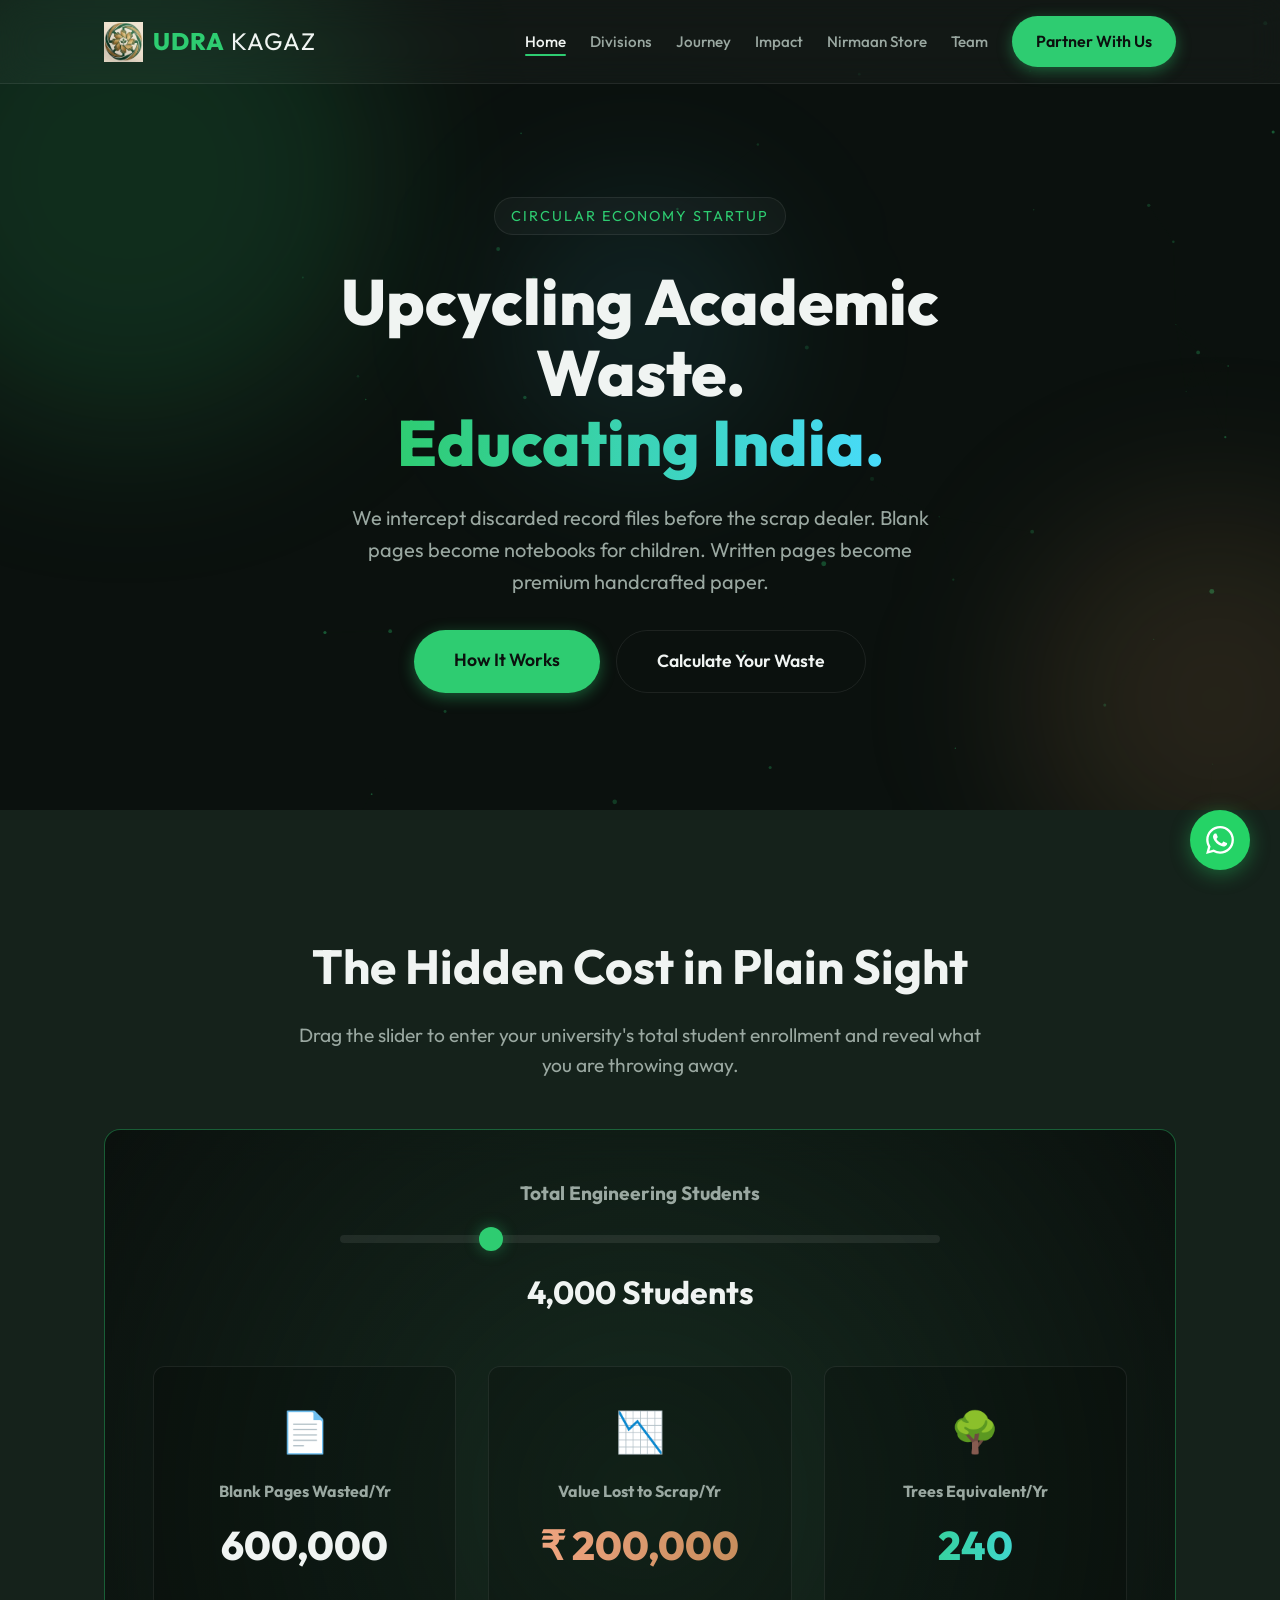
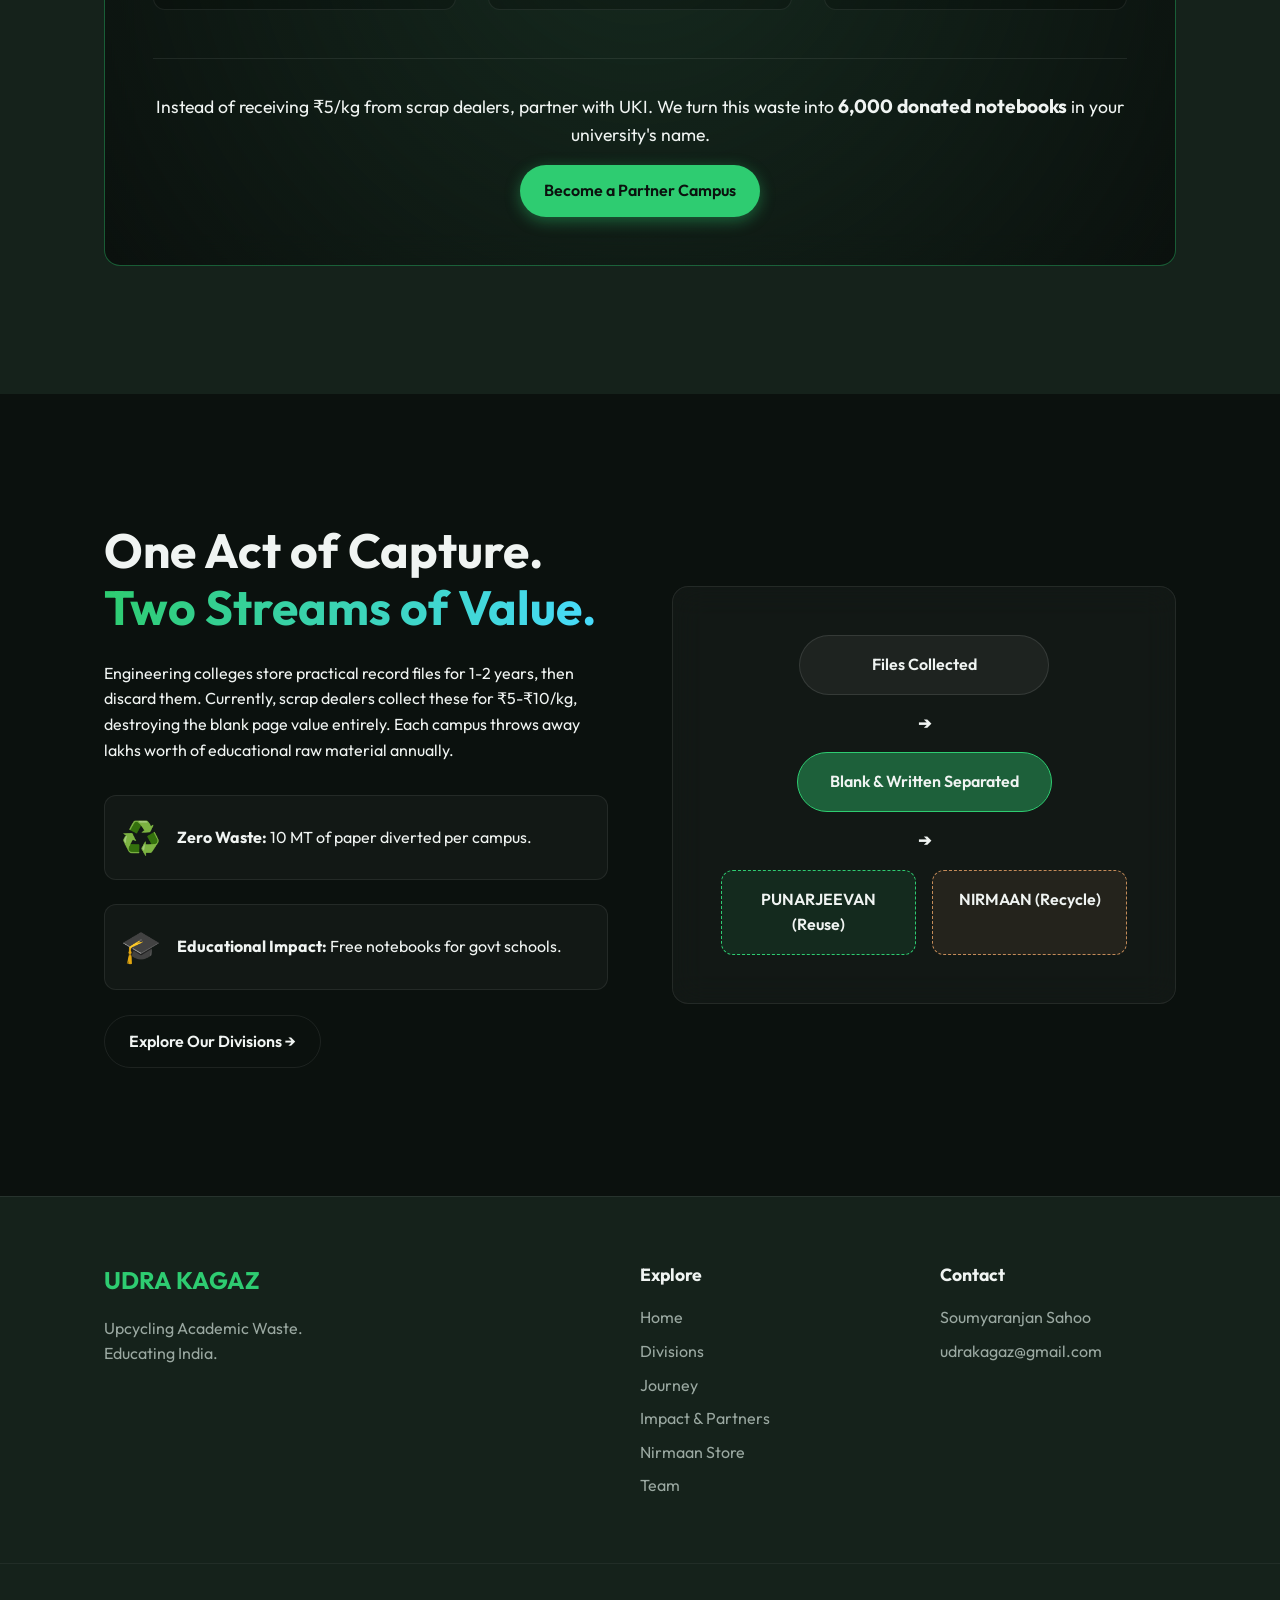
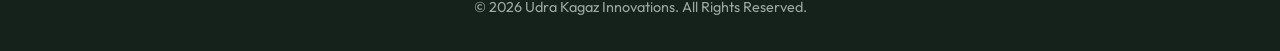
==== commit 64e6a701: "Implement E-commerce Shopping Cart, FAQ, and SPA UI Transitions" ====
--- a/index.html
+++ b/index.html
@@ -5,13 +5,21 @@
     <meta name="viewport" content="width=device-width, initial-scale=1.0">
     <title>Udra Kagaz Innovations | Upcycling Academic Waste</title>
     <meta name="description" content="Upcycling academic waste. Educating India. Empowering communities through a circular economy.">
+    
+    <!-- Open Graph Meta Tags -->
+    <meta property="og:title" content="Udra Kagaz Innovations | Upcycling Academic Waste">
+    <meta property="og:description" content="Upcycling academic waste. Educating India. Empowering communities through a circular economy.">
+    <meta property="og:image" content="https://raw.githubusercontent.com/SOUMYA-soumya/UDRA_KAGAZ_WEBAPP/main/assets/screenshot2.png">
+    <meta property="og:url" content="https://github.com/SOUMYA-soumya/UDRA_KAGAZ_WEBAPP">
+    <meta property="og:type" content="website">
+    <meta name="twitter:card" content="summary_large_image">
     <link rel="preconnect" href="https://fonts.googleapis.com">
     <link rel="preconnect" href="https://fonts.gstatic.com" crossorigin>
     <link href="https://fonts.googleapis.com/css2?family=Outfit:wght@300;400;500;600;700;800&display=swap" rel="stylesheet">
     <link rel="stylesheet" href="style.css">
 </head>
-<body>
-
+<body class="page-body">
+    <div class="page-transition"></div>
     <!-- PARTICLE CANVAS -->
     <canvas id="particleCanvas"></canvas>
 
--- a/style.css
+++ b/style.css
@@ -494,6 +494,76 @@
 }
 
 /* ========================================
+   FAQ ACCORDION
+   ======================================== */
+.faq-container {
+    max-width: 800px;
+    margin: 0 auto;
+    text-align: left;
+}
+
+.faq-item {
+    background: var(--glass-bg);
+    border: 1px solid var(--glass-border);
+    border-radius: 12px;
+    margin-bottom: 1rem;
+    overflow: hidden;
+    backdrop-filter: blur(16px);
+    -webkit-backdrop-filter: blur(16px);
+}
+
+.faq-header {
+    width: 100%;
+    text-align: left;
+    padding: 1.5rem;
+    background: transparent;
+    border: none;
+    color: var(--text-main);
+    font-size: 1.1rem;
+    font-weight: 600;
+    font-family: inherit;
+    cursor: pointer;
+    display: flex;
+    justify-content: space-between;
+    align-items: center;
+    transition: background 0.3s;
+}
+
+.faq-header:hover {
+    background: rgba(255, 255, 255, 0.05);
+}
+
+.faq-icon {
+    font-size: 1.5rem;
+    font-weight: 300;
+    color: var(--accent-green);
+    transition: transform 0.3s ease;
+}
+
+.faq-content {
+    max-height: 0;
+    overflow: hidden;
+    transition: max-height 0.3s ease, padding 0.3s ease;
+    background: rgba(0, 0, 0, 0.2);
+}
+
+.faq-content p {
+    padding: 0 1.5rem;
+    color: var(--text-muted);
+    font-size: 0.95rem;
+    line-height: 1.6;
+}
+
+.faq-item.active .faq-content {
+    max-height: 500px;
+    padding: 1rem 0 1.5rem;
+}
+
+.faq-item.active .faq-icon {
+    transform: rotate(45deg);
+}
+
+/* ========================================
    DIVISION CARDS
    ======================================== */
 .cards-grid {
@@ -1097,3 +1167,162 @@
     .hero h1 { font-size: 2.25rem; }
     .section h2 { font-size: 2rem; }
 }
+
+/* ========================================
+   SHOPPING CART (WHATSAPP)
+   ======================================== */
+.floating-cart-btn {
+    position: fixed;
+    bottom: 90px;
+    right: 30px;
+    background: var(--accent-brown);
+    color: white;
+    border: none;
+    width: 60px;
+    height: 60px;
+    border-radius: 50%;
+    font-size: 1.5rem;
+    box-shadow: 0 4px 12px rgba(0,0,0,0.3);
+    cursor: pointer;
+    z-index: 1000;
+    display: none;
+    justify-content: center;
+    align-items: center;
+    transition: transform 0.3s;
+}
+
+.floating-cart-btn.visible {
+    display: flex;
+}
+
+.floating-cart-btn:hover {
+    transform: scale(1.1);
+}
+
+.cart-badge {
+    position: absolute;
+    top: -5px;
+    right: -5px;
+    background: #e74c3c;
+    color: white;
+    font-size: 0.8rem;
+    font-weight: bold;
+    width: 24px;
+    height: 24px;
+    border-radius: 50%;
+    display: flex;
+    justify-content: center;
+    align-items: center;
+}
+
+.cart-modal {
+    position: fixed;
+    top: 0;
+    right: -400px;
+    width: 400px;
+    max-width: 100%;
+    height: 100vh;
+    background: rgba(11, 17, 14, 0.95);
+    backdrop-filter: blur(20px);
+    border-left: 1px solid var(--glass-border);
+    z-index: 2000;
+    transition: right 0.3s ease-in-out;
+    display: flex;
+    flex-direction: column;
+}
+
+.cart-modal.open {
+    right: 0;
+}
+
+.cart-header {
+    padding: 1.5rem;
+    border-bottom: 1px solid var(--glass-border);
+    display: flex;
+    justify-content: space-between;
+    align-items: center;
+}
+
+.close-cart {
+    background: none;
+    border: none;
+    color: white;
+    font-size: 2rem;
+    cursor: pointer;
+}
+
+.cart-items {
+    flex: 1;
+    overflow-y: auto;
+    padding: 1.5rem;
+}
+
+.cart-item {
+    display: flex;
+    justify-content: space-between;
+    align-items: center;
+    margin-bottom: 1.5rem;
+    padding-bottom: 1rem;
+    border-bottom: 1px dashed rgba(255,255,255,0.1);
+}
+
+.cart-item-details h4 {
+    margin-bottom: 0.25rem;
+    font-size: 1rem;
+}
+
+.cart-item-price {
+    color: var(--accent-green);
+    font-weight: 600;
+}
+
+.cart-item-actions {
+    display: flex;
+    align-items: center;
+    gap: 0.5rem;
+}
+
+.cart-qty-btn {
+    background: rgba(255,255,255,0.1);
+    border: none;
+    color: white;
+    width: 24px;
+    height: 24px;
+    border-radius: 4px;
+    cursor: pointer;
+}
+
+.cart-footer {
+    padding: 1.5rem;
+    border-top: 1px solid var(--glass-border);
+    background: rgba(0,0,0,0.5);
+}
+
+.cart-total {
+    display: flex;
+    justify-content: space-between;
+    font-size: 1.25rem;
+    font-weight: bold;
+    margin-bottom: 1rem;
+}
+
+/* ========================================
+   SPA PAGE TRANSITION
+   ======================================== */
+.page-transition {
+    position: fixed;
+    top: 0;
+    left: 0;
+    width: 100vw;
+    height: 100vh;
+    background: var(--bg-dark);
+    z-index: 9999;
+    pointer-events: none;
+    opacity: 0;
+    transition: opacity 0.3s ease-in-out;
+}
+
+body.fading-out .page-transition {
+    pointer-events: auto;
+    opacity: 1;
+}
